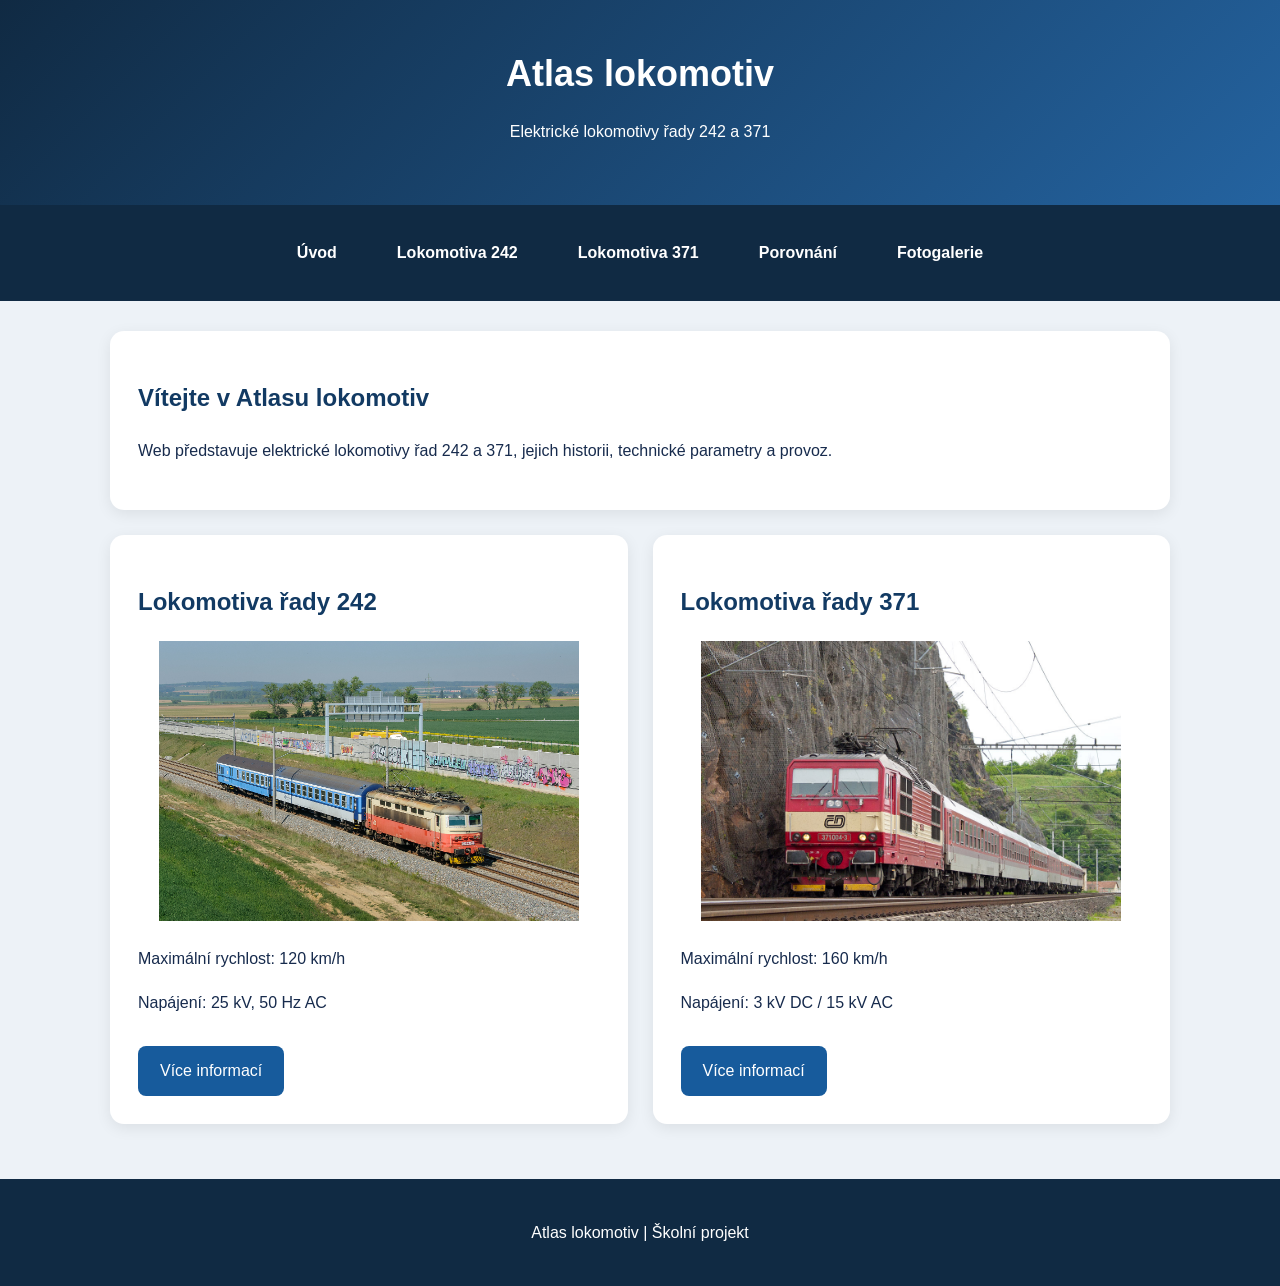
==== index.html @ 6d551dde "Nahrání železničního webu" ====
<!DOCTYPE html>
<html lang="cs">
<head>
    <meta charset="UTF-8">
    <meta name="viewport"
          content="width=device-width, initial-scale=1.0">
    <title>Atlas lokomotiv 242 a 371</title>
    <link rel="stylesheet" href="styly.css">
</head>
<body>

<header>
    <h1>Atlas lokomotiv</h1>
    <p>Elektrické lokomotivy řady 242 a 371</p>
</header>

<nav>
    <a href="index.html">Úvod</a>
    <a href="lokomotiva-242.html">Lokomotiva 242</a>
    <a href="lokomotiva-371.html">Lokomotiva 371</a>
    <a href="porovnani.html">Porovnání</a>
    <a href="galerie.html">Fotogalerie</a>
</nav>


<main>
    <section class="card">
        <h2>Vítejte v Atlasu lokomotiv</h2>
        <p>
            Web představuje elektrické lokomotivy
            řad 242 a 371, jejich historii,
            technické parametry a provoz.
        </p>
    </section>

    <div class="prehled-lokomotiv">

        <section class="card">
            <h2>Lokomotiva řady 242</h2>

            <img src="images/242.jpg"
                 alt="Lokomotiva 242"
                 class="prehled-foto">

            <p>Maximální rychlost: 120 km/h</p>
            <p>Napájení: 25 kV, 50 Hz AC</p>

            <a href="lokomotiva-242.html"
               class="tlacitko">
                Více informací
            </a>
        </section>

        <section class="card">
            <h2>Lokomotiva řady 371</h2>

            <img src="images/371.jpg"
                 alt="Lokomotiva 371"
                 class="prehled-foto">

            <p>Maximální rychlost: 160 km/h</p>
            <p>Napájení: 3 kV DC / 15 kV AC</p>

            <a href="lokomotiva-371.html"
               class="tlacitko">
                Více informací
            </a>
        </section>

    </div>
</main>


<footer>
    <p>Atlas lokomotiv | Školní projekt</p>
</footer>

<script src="script.js"></script>
</body>
</html>
---- styly.css ----
* {
    box-sizing: border-box;
}

body {
    margin: 0;
    font-family: Arial, sans-serif;
    background-color: #eef2f7;
    color: #17253b;
}

header {
    background-color: #142b49;
    color: white;
    padding: 35px 20px;
    text-align: center;
}

nav {
    background-color: #24466c;
    padding: 15px;
    text-align: center;
}

nav a {
    color: white;
    text-decoration: none;
    margin: 10px;
    font-weight: bold;
}

nav a:hover {
    color: #ffcf5a;
}

main {
    max-width: 1100px;
    margin: 30px auto;
    padding: 20px;
}

.card {
    background: white;
    padding: 25px;
    margin-bottom: 20px;
    border-radius: 12px;
    box-shadow: 0 4px 12px #00000015;
}

button {
    background: #24466c;
    color: white;
    border: none;
    padding: 12px 20px;
    border-radius: 8px;
    cursor: pointer;
}

footer {
    background: #142b49;
    color: white;
    text-align: center;
    padding: 20px;
}

.lokomotiva-img {
    width: 100%;
    max-height: 400px;
    object-fit: cover;
    border-radius: 12px;
    margin: 15px 0;
}

.technicke-udaje {
    width: 100%;
    border-collapse: collapse;
    margin-top: 20px;
    margin-bottom: 25px;
}

.technicke-udaje th,
.technicke-udaje td {
    border: 1px solid #cccccc;
    padding: 14px;
    text-align: left;
}

.technicke-udaje th {
    background-color: #17365d;
    color: white;
}

.technicke-udaje tr:nth-child(even) {
    background-color: #f0f4f8;
}

.lokomotiva-img {
    display: block;
    width: 100%;
    max-height: 450px;
    object-fit: contain;
    border-radius: 10px;
    margin: 20px auto;
}

.porovnani-foto {
    display: grid;
    grid-template-columns: repeat(2, 1fr);
    gap: 20px;
    margin-top: 20px;
}

.porovnani-foto img {
    width: 100%;
    height: 280px;
    object-fit: contain;
    border-radius: 12px;
}

.porovnani-foto h3 {
    text-align: center;
}

.tabulka-obal {
    overflow-x: auto;
}

@media (max-width: 700px) {
    .porovnani-foto {
        grid-template-columns: 1fr;
    }
}

.galerie {
    display: grid;
    grid-template-columns: repeat(2, 1fr);
    gap: 25px;
    margin-top: 25px;
}

.galerie figure {
    margin: 0;
    padding: 15px;
    background: #f2f5f9;
    border-radius: 12px;
    text-align: center;
}

.galerie-obrazek {
    width: 100%;
    height: 260px;
    object-fit: contain;
    cursor: zoom-in;
    border-radius: 8px;
}

.galerie figcaption {
    margin-top: 12px;
    font-weight: bold;
}

.nahled {
    position: fixed;
    inset: 0;
    background: rgba(0, 0, 0, 0.9);
    display: flex;
    align-items: center;
    justify-content: center;
    z-index: 1000;
    padding: 30px;
}

.nahled[hidden] {
    display: none;
}

.nahled img {
    max-width: 95%;
    max-height: 90vh;
    object-fit: contain;
}

#zavrit {
    position: absolute;
    top: 15px;
    right: 25px;
    font-size: 40px;
    background: none;
    border: none;
    color: white;
    cursor: pointer;
}

@media (max-width: 700px) {
    .galerie {
        grid-template-columns: 1fr;
    }
}
.galerie figure[hidden] {
    display: none;
}

/* Modernější vzhled webu */

body {
    font-family: Arial, sans-serif;
    background-color: #edf2f7;
    color: #172b4d;
    margin: 0;
    line-height: 1.6;
}

header {
    background: linear-gradient(
        135deg, #102a43, #2463a0
    );
    color: white;
    text-align: center;
    padding: 45px 20px;
}

header h1 {
    margin: 0;
    font-size: 36px;
}

nav {
    background-color: #102a43;
    display: flex;
    justify-content: center;
    flex-wrap: wrap;
    gap: 10px;
    padding: 15px;
}

nav a {
    color: white;
    text-decoration: none;
    padding: 10px 15px;
    border-radius: 8px;
}

nav a:hover {
    background-color: #3278bd;
}

main {
    max-width: 1100px;
    margin: 30px auto;
    padding: 0 20px;
}

.card {
    background: white;
    padding: 28px;
    margin-bottom: 25px;
    border-radius: 14px;
    box-shadow: 0 4px 15px
        rgba(0, 0, 0, 0.08);
}

.card h2 {
    color: #123a63;
}

footer {
    background-color: #102a43;
    color: white;
    text-align: center;
    padding: 25px;
}

.prehled-lokomotiv {
    display: grid;
    grid-template-columns: repeat(2, minmax(0, 1fr));
    gap: 25px;
}

.prehled-foto {
    width: 100%;
    height: 280px;
    object-fit: contain;
    border-radius: 10px;
}

.tlacitko {
    display: inline-block;
    background: #175b9c;
    color: white;
    padding: 12px 22px;
    text-decoration: none;
    border-radius: 8px;
    margin-top: 12px;
}

.tlacitko:hover {
    background: #0e3e70;
}

@media (max-width: 700px) {
    .prehled-lokomotiv {
        grid-template-columns: 1fr;
    }
}

.card h3 {
    color: #205c91;
    margin-top: 25px;
}

.card p {
    line-height: 1.8;
}

.card ul {
    padding-left: 25px;
}

.card li {
    margin-bottom: 10px;
}
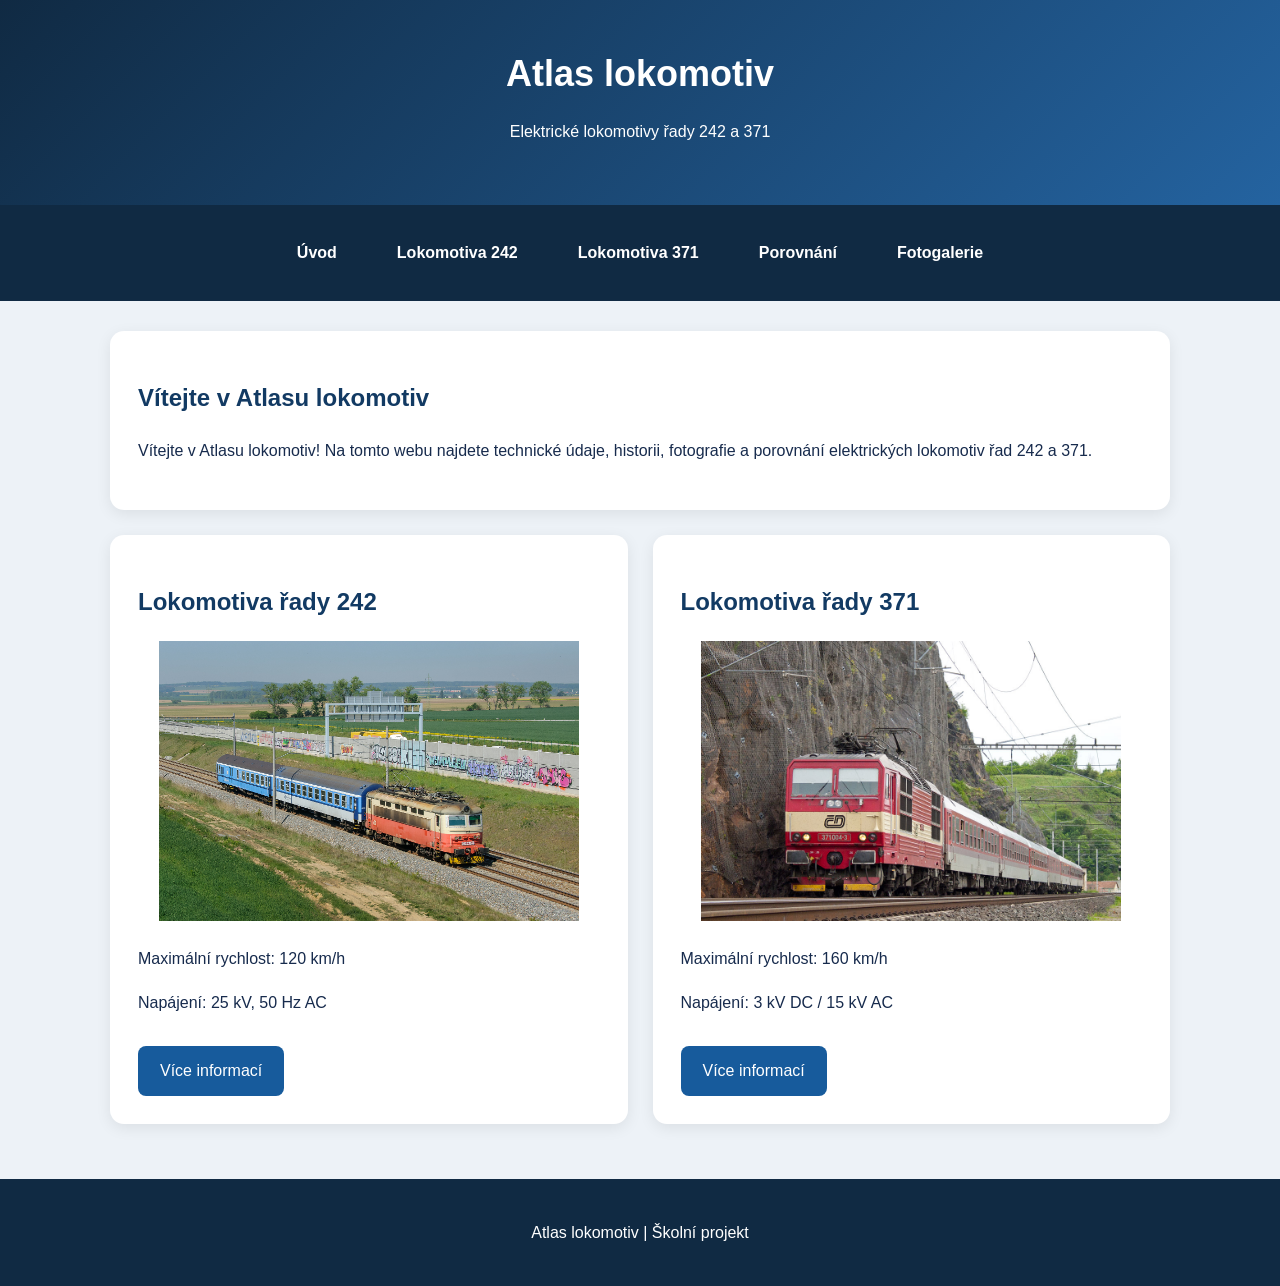
==== commit b9396bdc: "Aktualizace úvodní stránky" ====
--- a/index.html
+++ b/index.html
@@ -27,11 +27,13 @@
 <main>
     <section class="card">
         <h2>Vítejte v Atlasu lokomotiv</h2>
-        <p>
-            Web představuje elektrické lokomotivy
-            řad 242 a 371, jejich historii,
-            technické parametry a provoz.
-        </p>
+       <p>
+    Vítejte v Atlasu lokomotiv!
+
+    Na tomto webu najdete technické údaje,
+    historii, fotografie a porovnání
+    elektrických lokomotiv řad 242 a 371.
+</p>
     </section>
 
     <div class="prehled-lokomotiv">
